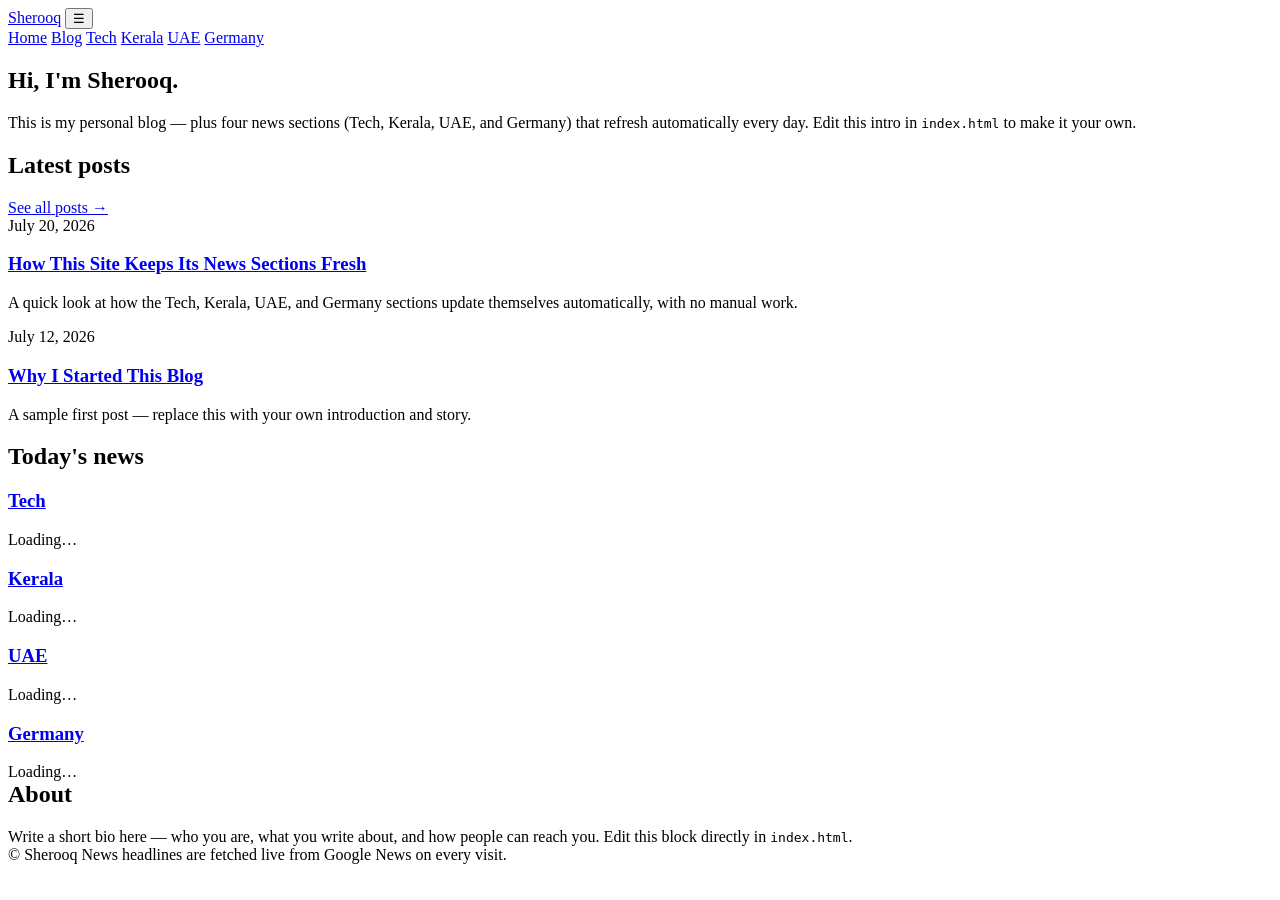
==== index.html @ 7c8052be "Add files via upload" ====
<!DOCTYPE html>
<html lang="en">
<head>
<meta charset="UTF-8">
<meta name="viewport" content="width=device-width, initial-scale=1.0">
<title>Sherooq — Blog</title>
<meta name="description" content="Personal blog with daily-updating Tech, Kerala, UAE, and Germany news sections.">
<link rel="stylesheet" href="css/style.css">
</head>
<body>

<header class="site-header">
  <div class="wrap">
    <a href="index.html" class="site-title">Sherooq</a>
    <button class="nav-toggle" aria-label="Toggle navigation">☰</button>
    <nav class="main-nav">
      <a href="index.html">Home</a>
      <a href="blog.html">Blog</a>
      <a href="news/tech.html">Tech</a>
      <a href="news/kerala.html">Kerala</a>
      <a href="news/uae.html">UAE</a>
      <a href="news/germany.html">Germany</a>
    </nav>
  </div>
</header>

<section class="hero">
  <div class="wrap">
    <h1>Hi, I'm Sherooq.</h1>
    <p>This is my personal blog — plus four news sections (Tech, Kerala, UAE, and Germany) that refresh automatically every day. Edit this intro in <code>index.html</code> to make it your own.</p>
  </div>
</section>

<main class="wrap">

  <section class="section">
    <div class="section-heading">
      <h2>Latest posts</h2>
      <a class="see-all" href="blog.html">See all posts →</a>
    </div>
    <div class="post-list">
      <div class="post-item">
        <div class="post-date">July 20, 2026</div>
        <h3><a href="posts/post-2.html">How This Site Keeps Its News Sections Fresh</a></h3>
        <p class="excerpt">A quick look at how the Tech, Kerala, UAE, and Germany sections update themselves automatically, with no manual work.</p>
      </div>
      <div class="post-item">
        <div class="post-date">July 12, 2026</div>
        <h3><a href="posts/post-1.html">Why I Started This Blog</a></h3>
        <p class="excerpt">A sample first post — replace this with your own introduction and story.</p>
      </div>
    </div>
  </section>

  <section class="section">
    <div class="section-heading">
      <h2>Today's news</h2>
    </div>
    <div class="news-grid">

      <div class="news-card tech-accent">
        <h3><a href="news/tech.html">Tech</a></h3>
        <div id="home-tech" class="loading">Loading…</div>
      </div>

      <div class="news-card kerala-accent">
        <h3><a href="news/kerala.html">Kerala</a></h3>
        <div id="home-kerala" class="loading">Loading…</div>
      </div>

      <div class="news-card uae-accent">
        <h3><a href="news/uae.html">UAE</a></h3>
        <div id="home-uae" class="loading">Loading…</div>
      </div>

      <div class="news-card germany-accent">
        <h3><a href="news/germany.html">Germany</a></h3>
        <div id="home-germany" class="loading">Loading…</div>
      </div>

    </div>
  </section>

  <section class="section">
    <div class="about-box">
      <h2 style="margin-top:0; font-family:var(--font-serif);">About</h2>
      <p style="margin-bottom:0; color:var(--color-text-muted);">Write a short bio here — who you are, what you write about, and how people can reach you. Edit this block directly in <code>index.html</code>.</p>
    </div>
  </section>

</main>

<footer class="site-footer">
  <div class="wrap">
    <span>&copy; <span data-year></span> Sherooq</span>
    <span>News headlines are fetched live from Google News on every visit.</span>
  </div>
</footer>

<script src="js/main.js"></script>
<script src="js/news.js"></script>
<script>
  var FEEDS = {
    tech: "https://news.google.com/rss/headlines/section/topic/TECHNOLOGY?hl=en-US&gl=US&ceid=US:en",
    kerala: "https://news.google.com/rss/headlines/section/geo/Kerala?hl=en-IN&gl=IN&ceid=IN:en",
    uae: "https://news.google.com/rss/headlines/section/geo/United%20Arab%20Emirates?hl=en-AE&gl=AE&ceid=AE:en",
    germany: "https://news.google.com/rss/headlines/section/geo/Germany?hl=en-US&gl=DE&ceid=DE:en"
  };
  BlogNews.renderHomeCard(document.getElementById("home-tech"), "tech", FEEDS.tech, 4);
  BlogNews.renderHomeCard(document.getElementById("home-kerala"), "kerala", FEEDS.kerala, 4);
  BlogNews.renderHomeCard(document.getElementById("home-uae"), "uae", FEEDS.uae, 4);
  BlogNews.renderHomeCard(document.getElementById("home-germany"), "germany", FEEDS.germany, 4);
</script>
</body>
</html>
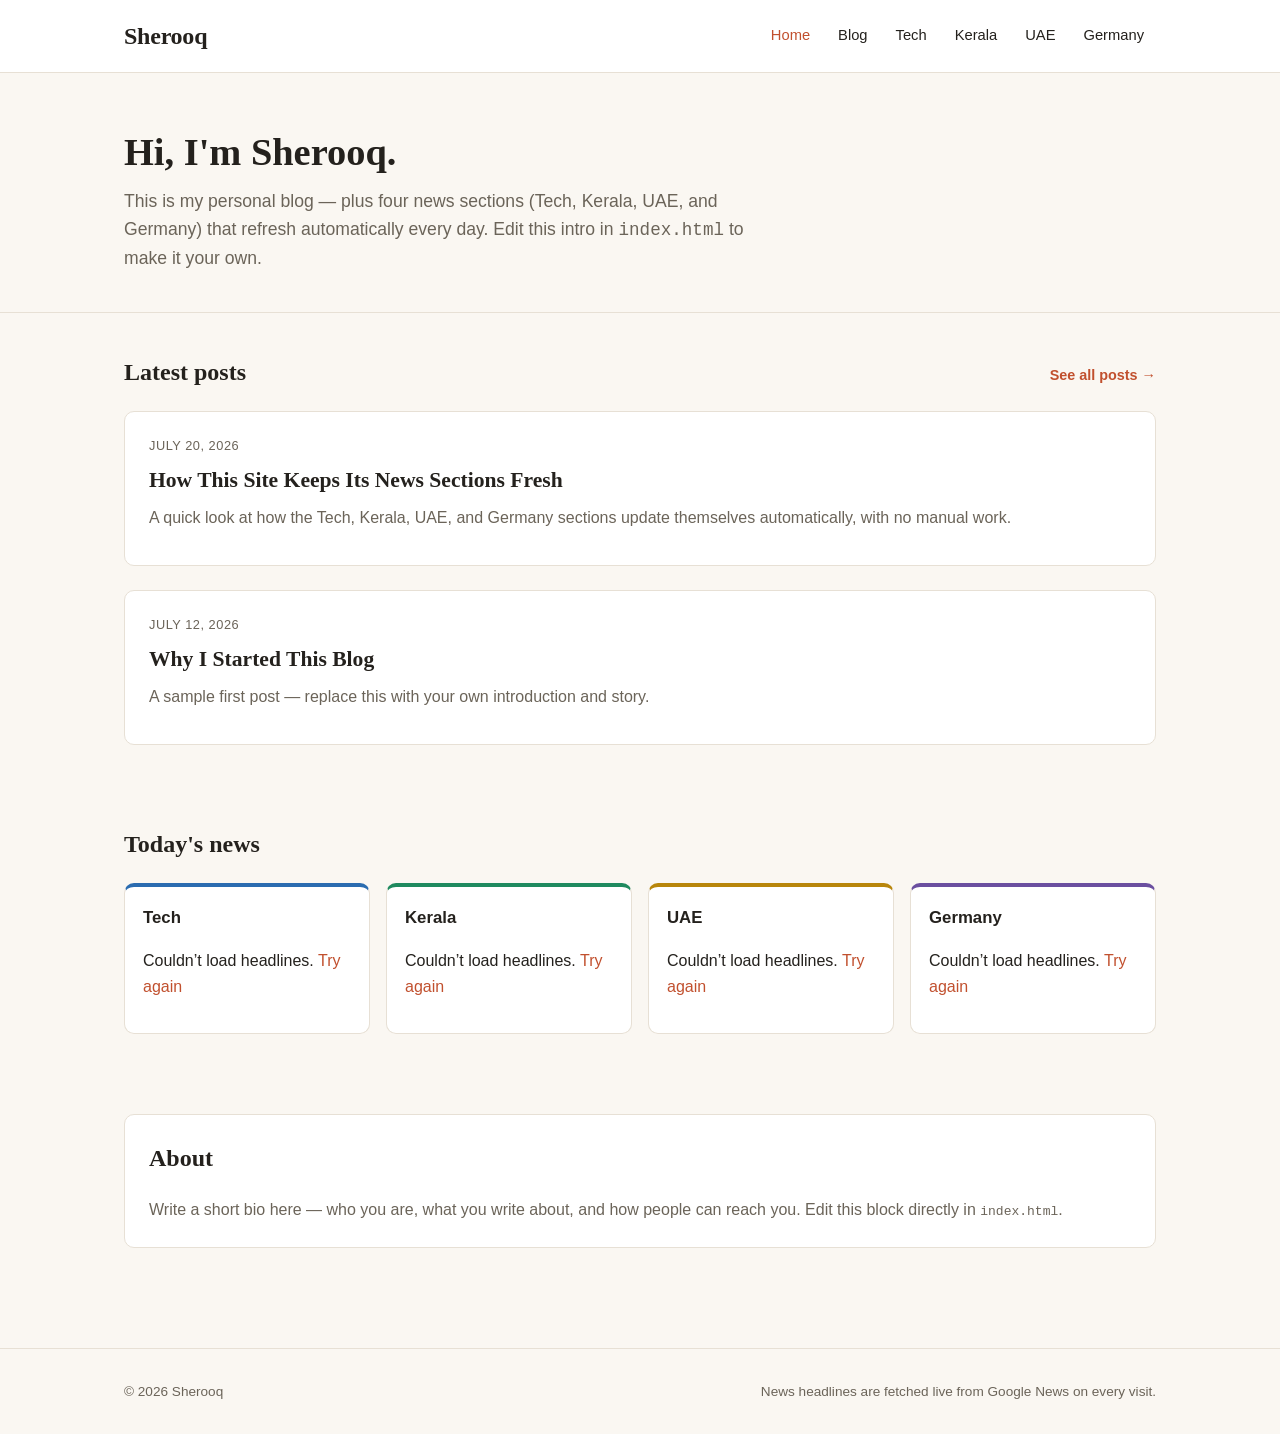
==== commit 3c0ec90d: "Add files via upload" ====
--- a/index.html
+++ b/index.html
@@ -102,14 +102,16 @@
 <script>
   var FEEDS = {
     tech: "https://news.google.com/rss/headlines/section/topic/TECHNOLOGY?hl=en-US&gl=US&ceid=US:en",
-    kerala: "https://news.google.com/rss/headlines/section/geo/Kerala?hl=en-IN&gl=IN&ceid=IN:en",
-    uae: "https://news.google.com/rss/headlines/section/geo/United%20Arab%20Emirates?hl=en-AE&gl=AE&ceid=AE:en",
-    germany: "https://news.google.com/rss/headlines/section/geo/Germany?hl=en-US&gl=DE&ceid=DE:en"
+    kerala: "https://news.google.com/rss/search?q=Kerala%20when:2d&hl=en-IN&gl=IN&ceid=IN:en",
+    uae: "https://news.google.com/rss/search?q=UAE%20when:2d&hl=en-AE&gl=AE&ceid=AE:en",
+    germany: "https://news.google.com/rss/search?q=Germany%20when:2d&hl=en-US&gl=DE&ceid=DE:en"
   };
+  // Stagger the 4 requests slightly instead of firing them all in the same
+  // instant — avoids piling up simultaneous cold-starts on the proxy.
   BlogNews.renderHomeCard(document.getElementById("home-tech"), "tech", FEEDS.tech, 4);
-  BlogNews.renderHomeCard(document.getElementById("home-kerala"), "kerala", FEEDS.kerala, 4);
-  BlogNews.renderHomeCard(document.getElementById("home-uae"), "uae", FEEDS.uae, 4);
-  BlogNews.renderHomeCard(document.getElementById("home-germany"), "germany", FEEDS.germany, 4);
+  setTimeout(function () { BlogNews.renderHomeCard(document.getElementById("home-kerala"), "kerala", FEEDS.kerala, 4); }, 200);
+  setTimeout(function () { BlogNews.renderHomeCard(document.getElementById("home-uae"), "uae", FEEDS.uae, 4); }, 400);
+  setTimeout(function () { BlogNews.renderHomeCard(document.getElementById("home-germany"), "germany", FEEDS.germany, 4); }, 600);
 </script>
 </body>
 </html>
--- a/css/style.css
+++ b/css/style.css
@@ -0,0 +1,426 @@
+/* ============================================
+   Sherooq's Blog — shared stylesheet
+   ============================================ */
+
+:root {
+  --color-bg: #faf7f2;
+  --color-bg-alt: #ffffff;
+  --color-text: #24211d;
+  --color-text-muted: #6b6459;
+  --color-accent: #c1502e;
+  --color-accent-dark: #9c3f24;
+  --color-border: #e7e0d5;
+  --color-card: #ffffff;
+
+  --tech-color: #2b6cb0;
+  --kerala-color: #1f8a5f;
+  --uae-color: #b8860b;
+  --germany-color: #6b4fa0;
+
+  --font-body: -apple-system, BlinkMacSystemFont, "Segoe UI", Helvetica, Arial, sans-serif;
+  --font-serif: Georgia, "Times New Roman", serif;
+
+  --max-width: 1080px;
+  --radius: 10px;
+}
+
+* { box-sizing: border-box; }
+
+html { scroll-behavior: smooth; }
+
+body {
+  margin: 0;
+  font-family: var(--font-body);
+  background: var(--color-bg);
+  color: var(--color-text);
+  line-height: 1.6;
+  -webkit-font-smoothing: antialiased;
+}
+
+a { color: var(--color-accent); text-decoration: none; }
+a:hover { text-decoration: underline; }
+
+img { max-width: 100%; display: block; }
+
+.wrap {
+  max-width: var(--max-width);
+  margin: 0 auto;
+  padding: 0 24px;
+}
+
+/* ---------- Header / nav ---------- */
+
+.site-header {
+  background: var(--color-bg-alt);
+  border-bottom: 1px solid var(--color-border);
+  position: sticky;
+  top: 0;
+  z-index: 50;
+}
+
+.site-header .wrap {
+  display: flex;
+  align-items: center;
+  justify-content: space-between;
+  padding-top: 16px;
+  padding-bottom: 16px;
+}
+
+.site-title {
+  font-family: var(--font-serif);
+  font-size: 1.5rem;
+  font-weight: 700;
+  color: var(--color-text);
+  letter-spacing: -0.01em;
+}
+
+.site-title:hover { text-decoration: none; opacity: 0.85; }
+
+nav.main-nav {
+  display: flex;
+  gap: 4px;
+  flex-wrap: wrap;
+}
+
+nav.main-nav a {
+  color: var(--color-text);
+  font-size: 0.92rem;
+  font-weight: 500;
+  padding: 8px 12px;
+  border-radius: 6px;
+}
+
+nav.main-nav a:hover {
+  background: var(--color-bg);
+  text-decoration: none;
+}
+
+nav.main-nav a.active {
+  color: var(--color-accent);
+}
+
+.nav-toggle {
+  display: none;
+  background: none;
+  border: 1px solid var(--color-border);
+  border-radius: 6px;
+  padding: 8px 10px;
+  font-size: 1rem;
+  cursor: pointer;
+}
+
+@media (max-width: 720px) {
+  .nav-toggle { display: block; }
+  nav.main-nav {
+    display: none;
+    width: 100%;
+    flex-direction: column;
+    gap: 0;
+    padding-top: 8px;
+  }
+  nav.main-nav.open { display: flex; }
+  .site-header .wrap { flex-wrap: wrap; }
+}
+
+/* ---------- Hero ---------- */
+
+.hero {
+  padding: 56px 0 40px;
+  border-bottom: 1px solid var(--color-border);
+}
+
+.hero h1 {
+  font-family: var(--font-serif);
+  font-size: 2.4rem;
+  margin: 0 0 12px;
+  line-height: 1.2;
+}
+
+.hero p {
+  color: var(--color-text-muted);
+  font-size: 1.1rem;
+  max-width: 640px;
+  margin: 0;
+}
+
+.page-header {
+  padding: 40px 0 28px;
+  border-bottom: 1px solid var(--color-border);
+}
+
+.page-header h1 {
+  font-family: var(--font-serif);
+  font-size: 2rem;
+  margin: 0 0 8px;
+}
+
+.page-header p {
+  color: var(--color-text-muted);
+  margin: 0;
+}
+
+/* ---------- Section headings ---------- */
+
+.section {
+  padding: 40px 0;
+}
+
+.section-heading {
+  display: flex;
+  align-items: baseline;
+  justify-content: space-between;
+  margin-bottom: 20px;
+  flex-wrap: wrap;
+  gap: 8px;
+}
+
+.section-heading h2 {
+  font-family: var(--font-serif);
+  font-size: 1.5rem;
+  margin: 0;
+}
+
+.section-heading .see-all {
+  font-size: 0.9rem;
+  font-weight: 600;
+}
+
+/* ---------- News category grid on homepage ---------- */
+
+.news-grid {
+  display: grid;
+  grid-template-columns: repeat(auto-fit, minmax(230px, 1fr));
+  gap: 16px;
+}
+
+.news-card {
+  background: var(--color-card);
+  border: 1px solid var(--color-border);
+  border-radius: var(--radius);
+  padding: 18px;
+  border-top: 4px solid var(--card-color, var(--color-accent));
+}
+
+.news-card h3 {
+  margin: 0 0 4px;
+  font-size: 1.05rem;
+}
+
+.news-card h3 a { color: var(--color-text); }
+
+.news-card .updated-tag {
+  font-size: 0.75rem;
+  color: var(--color-text-muted);
+  margin-bottom: 10px;
+  display: block;
+}
+
+.news-card ul {
+  list-style: none;
+  margin: 0;
+  padding: 0;
+}
+
+.news-card li {
+  margin-bottom: 8px;
+  font-size: 0.9rem;
+}
+
+.news-card li a {
+  color: var(--color-text);
+}
+
+.news-card li a:hover { color: var(--color-accent); }
+
+.news-card.loading, .news-card.error {
+  color: var(--color-text-muted);
+  font-size: 0.9rem;
+}
+
+/* colored accents per category */
+.tech-accent { --card-color: var(--tech-color); }
+.kerala-accent { --card-color: var(--kerala-color); }
+.uae-accent { --card-color: var(--uae-color); }
+.germany-accent { --card-color: var(--germany-color); }
+
+/* ---------- Blog post list ---------- */
+
+.post-list {
+  display: flex;
+  flex-direction: column;
+  gap: 24px;
+}
+
+.post-item {
+  background: var(--color-card);
+  border: 1px solid var(--color-border);
+  border-radius: var(--radius);
+  padding: 24px;
+}
+
+.post-item .post-date {
+  font-size: 0.8rem;
+  color: var(--color-text-muted);
+  text-transform: uppercase;
+  letter-spacing: 0.04em;
+}
+
+.post-item h3 {
+  font-family: var(--font-serif);
+  font-size: 1.35rem;
+  margin: 6px 0 8px;
+}
+
+.post-item h3 a { color: var(--color-text); }
+
+.post-item p.excerpt {
+  color: var(--color-text-muted);
+  margin: 0 0 10px;
+}
+
+.tag-pill {
+  display: inline-block;
+  font-size: 0.72rem;
+  font-weight: 600;
+  text-transform: uppercase;
+  letter-spacing: 0.03em;
+  background: var(--color-bg);
+  border: 1px solid var(--color-border);
+  border-radius: 999px;
+  padding: 3px 10px;
+  margin-right: 6px;
+  color: var(--color-text-muted);
+}
+
+/* ---------- Single post page ---------- */
+
+.post-body {
+  max-width: 720px;
+  font-size: 1.05rem;
+}
+
+.post-body h1 {
+  font-family: var(--font-serif);
+  font-size: 2.1rem;
+  margin-bottom: 6px;
+}
+
+.post-body .post-meta {
+  color: var(--color-text-muted);
+  font-size: 0.9rem;
+  margin-bottom: 28px;
+}
+
+.post-body p { margin: 0 0 18px; }
+.post-body h2 { font-family: var(--font-serif); margin-top: 32px; }
+
+/* ---------- News list page (full page per category) ---------- */
+
+.news-page-header {
+  padding: 40px 0 24px;
+  border-bottom: 1px solid var(--color-border);
+  border-top: 6px solid var(--card-color, var(--color-accent));
+}
+
+.news-page-header h1 {
+  font-family: var(--font-serif);
+  font-size: 2rem;
+  margin: 0 0 6px;
+}
+
+.news-meta-row {
+  display: flex;
+  align-items: center;
+  gap: 12px;
+  color: var(--color-text-muted);
+  font-size: 0.9rem;
+  flex-wrap: wrap;
+}
+
+.refresh-btn {
+  border: 1px solid var(--color-border);
+  background: var(--color-bg-alt);
+  border-radius: 6px;
+  padding: 6px 12px;
+  font-size: 0.85rem;
+  cursor: pointer;
+  font-weight: 600;
+  color: var(--color-text);
+}
+
+.refresh-btn:hover { border-color: var(--card-color, var(--color-accent)); }
+
+.headline-list {
+  list-style: none;
+  margin: 0;
+  padding: 0;
+  display: flex;
+  flex-direction: column;
+  gap: 2px;
+}
+
+.headline-list li {
+  padding: 18px 0;
+  border-bottom: 1px solid var(--color-border);
+}
+
+.headline-list a.headline-link {
+  color: var(--color-text);
+  font-size: 1.08rem;
+  font-weight: 600;
+  display: block;
+  margin-bottom: 4px;
+}
+
+.headline-list a.headline-link:hover { color: var(--card-color, var(--color-accent)); }
+
+.headline-meta {
+  font-size: 0.8rem;
+  color: var(--color-text-muted);
+}
+
+.state-message {
+  padding: 32px 0;
+  color: var(--color-text-muted);
+  text-align: center;
+}
+
+.state-message.error { color: var(--color-accent-dark); }
+
+.skeleton {
+  height: 18px;
+  border-radius: 4px;
+  background: linear-gradient(90deg, var(--color-border) 25%, #f2ede3 37%, var(--color-border) 63%);
+  background-size: 400% 100%;
+  animation: skeleton-loading 1.4s ease infinite;
+  margin-bottom: 10px;
+}
+
+@keyframes skeleton-loading {
+  0% { background-position: 100% 50%; }
+  100% { background-position: 0 50%; }
+}
+
+/* ---------- About / footer ---------- */
+
+.about-box {
+  background: var(--color-card);
+  border: 1px solid var(--color-border);
+  border-radius: var(--radius);
+  padding: 24px;
+}
+
+.site-footer {
+  border-top: 1px solid var(--color-border);
+  margin-top: 60px;
+  padding: 32px 0;
+  color: var(--color-text-muted);
+  font-size: 0.85rem;
+}
+
+.site-footer .wrap {
+  display: flex;
+  justify-content: space-between;
+  flex-wrap: wrap;
+  gap: 8px;
+}
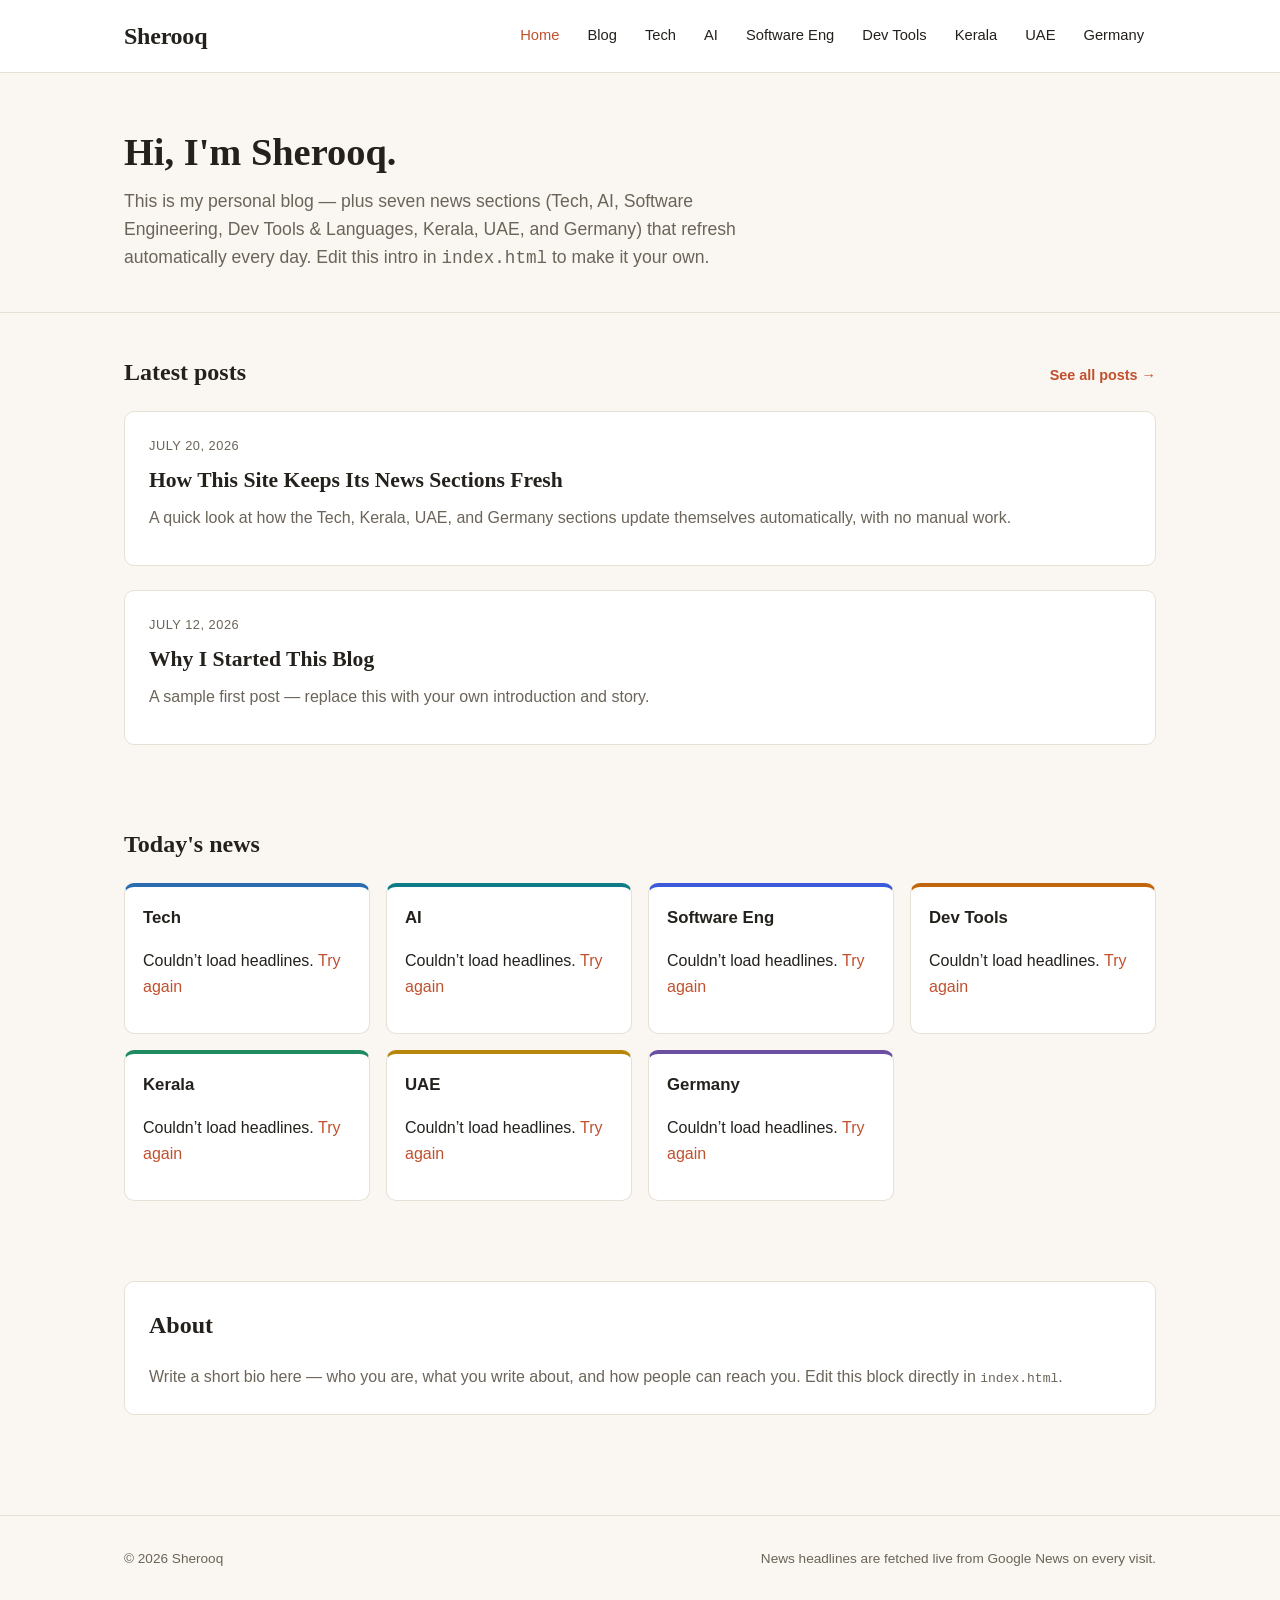
==== commit b5f03da6: "Add files via upload" ====
--- a/index.html
+++ b/index.html
@@ -4,7 +4,7 @@
 <meta charset="UTF-8">
 <meta name="viewport" content="width=device-width, initial-scale=1.0">
 <title>Sherooq — Blog</title>
-<meta name="description" content="Personal blog with daily-updating Tech, Kerala, UAE, and Germany news sections.">
+<meta name="description" content="Personal blog with daily-updating Tech, AI, Software Engineering, Dev Tools, Kerala, UAE, and Germany news sections.">
 <link rel="stylesheet" href="css/style.css">
 </head>
 <body>
@@ -17,6 +17,9 @@
       <a href="index.html">Home</a>
       <a href="blog.html">Blog</a>
       <a href="news/tech.html">Tech</a>
+      <a href="news/ai.html">AI</a>
+      <a href="news/software-engineering.html">Software Eng</a>
+      <a href="news/dev-tools.html">Dev Tools</a>
       <a href="news/kerala.html">Kerala</a>
       <a href="news/uae.html">UAE</a>
       <a href="news/germany.html">Germany</a>
@@ -27,7 +30,7 @@
 <section class="hero">
   <div class="wrap">
     <h1>Hi, I'm Sherooq.</h1>
-    <p>This is my personal blog — plus four news sections (Tech, Kerala, UAE, and Germany) that refresh automatically every day. Edit this intro in <code>index.html</code> to make it your own.</p>
+    <p>This is my personal blog — plus seven news sections (Tech, AI, Software Engineering, Dev Tools &amp; Languages, Kerala, UAE, and Germany) that refresh automatically every day. Edit this intro in <code>index.html</code> to make it your own.</p>
   </div>
 </section>
 
@@ -61,6 +64,21 @@
       <div class="news-card tech-accent">
         <h3><a href="news/tech.html">Tech</a></h3>
         <div id="home-tech" class="loading">Loading…</div>
+      </div>
+
+      <div class="news-card ai-accent">
+        <h3><a href="news/ai.html">AI</a></h3>
+        <div id="home-ai" class="loading">Loading…</div>
+      </div>
+
+      <div class="news-card swe-accent">
+        <h3><a href="news/software-engineering.html">Software Eng</a></h3>
+        <div id="home-swe" class="loading">Loading…</div>
+      </div>
+
+      <div class="news-card devtools-accent">
+        <h3><a href="news/dev-tools.html">Dev Tools</a></h3>
+        <div id="home-devtools" class="loading">Loading…</div>
       </div>
 
       <div class="news-card kerala-accent">
@@ -102,16 +120,22 @@
 <script>
   var FEEDS = {
     tech: "https://news.google.com/rss/headlines/section/topic/TECHNOLOGY?hl=en-US&gl=US&ceid=US:en",
+    ai: "https://news.google.com/rss/search?q=artificial%20intelligence%20when:1d&hl=en-US&gl=US&ceid=US:en",
+    swe: "https://news.google.com/rss/search?q=software%20engineering%20when:2d&hl=en-US&gl=US&ceid=US:en",
+    devtools: "https://news.google.com/rss/search?q=programming%20language%20OR%20developer%20tool%20when:3d&hl=en-US&gl=US&ceid=US:en",
     kerala: "https://news.google.com/rss/search?q=Kerala%20when:2d&hl=en-IN&gl=IN&ceid=IN:en",
     uae: "https://news.google.com/rss/search?q=UAE%20when:2d&hl=en-AE&gl=AE&ceid=AE:en",
     germany: "https://news.google.com/rss/search?q=Germany%20when:2d&hl=en-US&gl=DE&ceid=DE:en"
   };
-  // Stagger the 4 requests slightly instead of firing them all in the same
+  // Stagger the 7 requests slightly instead of firing them all in the same
   // instant — avoids piling up simultaneous cold-starts on the proxy.
   BlogNews.renderHomeCard(document.getElementById("home-tech"), "tech", FEEDS.tech, 4);
-  setTimeout(function () { BlogNews.renderHomeCard(document.getElementById("home-kerala"), "kerala", FEEDS.kerala, 4); }, 200);
-  setTimeout(function () { BlogNews.renderHomeCard(document.getElementById("home-uae"), "uae", FEEDS.uae, 4); }, 400);
-  setTimeout(function () { BlogNews.renderHomeCard(document.getElementById("home-germany"), "germany", FEEDS.germany, 4); }, 600);
+  setTimeout(function () { BlogNews.renderHomeCard(document.getElementById("home-ai"), "ai", FEEDS.ai, 4); }, 150);
+  setTimeout(function () { BlogNews.renderHomeCard(document.getElementById("home-swe"), "swe", FEEDS.swe, 4); }, 300);
+  setTimeout(function () { BlogNews.renderHomeCard(document.getElementById("home-devtools"), "devtools", FEEDS.devtools, 4); }, 450);
+  setTimeout(function () { BlogNews.renderHomeCard(document.getElementById("home-kerala"), "kerala", FEEDS.kerala, 4); }, 600);
+  setTimeout(function () { BlogNews.renderHomeCard(document.getElementById("home-uae"), "uae", FEEDS.uae, 4); }, 750);
+  setTimeout(function () { BlogNews.renderHomeCard(document.getElementById("home-germany"), "germany", FEEDS.germany, 4); }, 900);
 </script>
 </body>
 </html>
--- a/css/style.css
+++ b/css/style.css
@@ -16,6 +16,9 @@
   --kerala-color: #1f8a5f;
   --uae-color: #b8860b;
   --germany-color: #6b4fa0;
+  --ai-color: #0e7c86;
+  --swe-color: #3b5bdb;
+  --devtools-color: #c2660c;
 
   --font-body: -apple-system, BlinkMacSystemFont, "Segoe UI", Helvetica, Arial, sans-serif;
   --font-serif: Georgia, "Times New Roman", serif;
@@ -242,6 +245,9 @@
 .kerala-accent { --card-color: var(--kerala-color); }
 .uae-accent { --card-color: var(--uae-color); }
 .germany-accent { --card-color: var(--germany-color); }
+.ai-accent { --card-color: var(--ai-color); }
+.swe-accent { --card-color: var(--swe-color); }
+.devtools-accent { --card-color: var(--devtools-color); }
 
 /* ---------- Blog post list ---------- */
 
